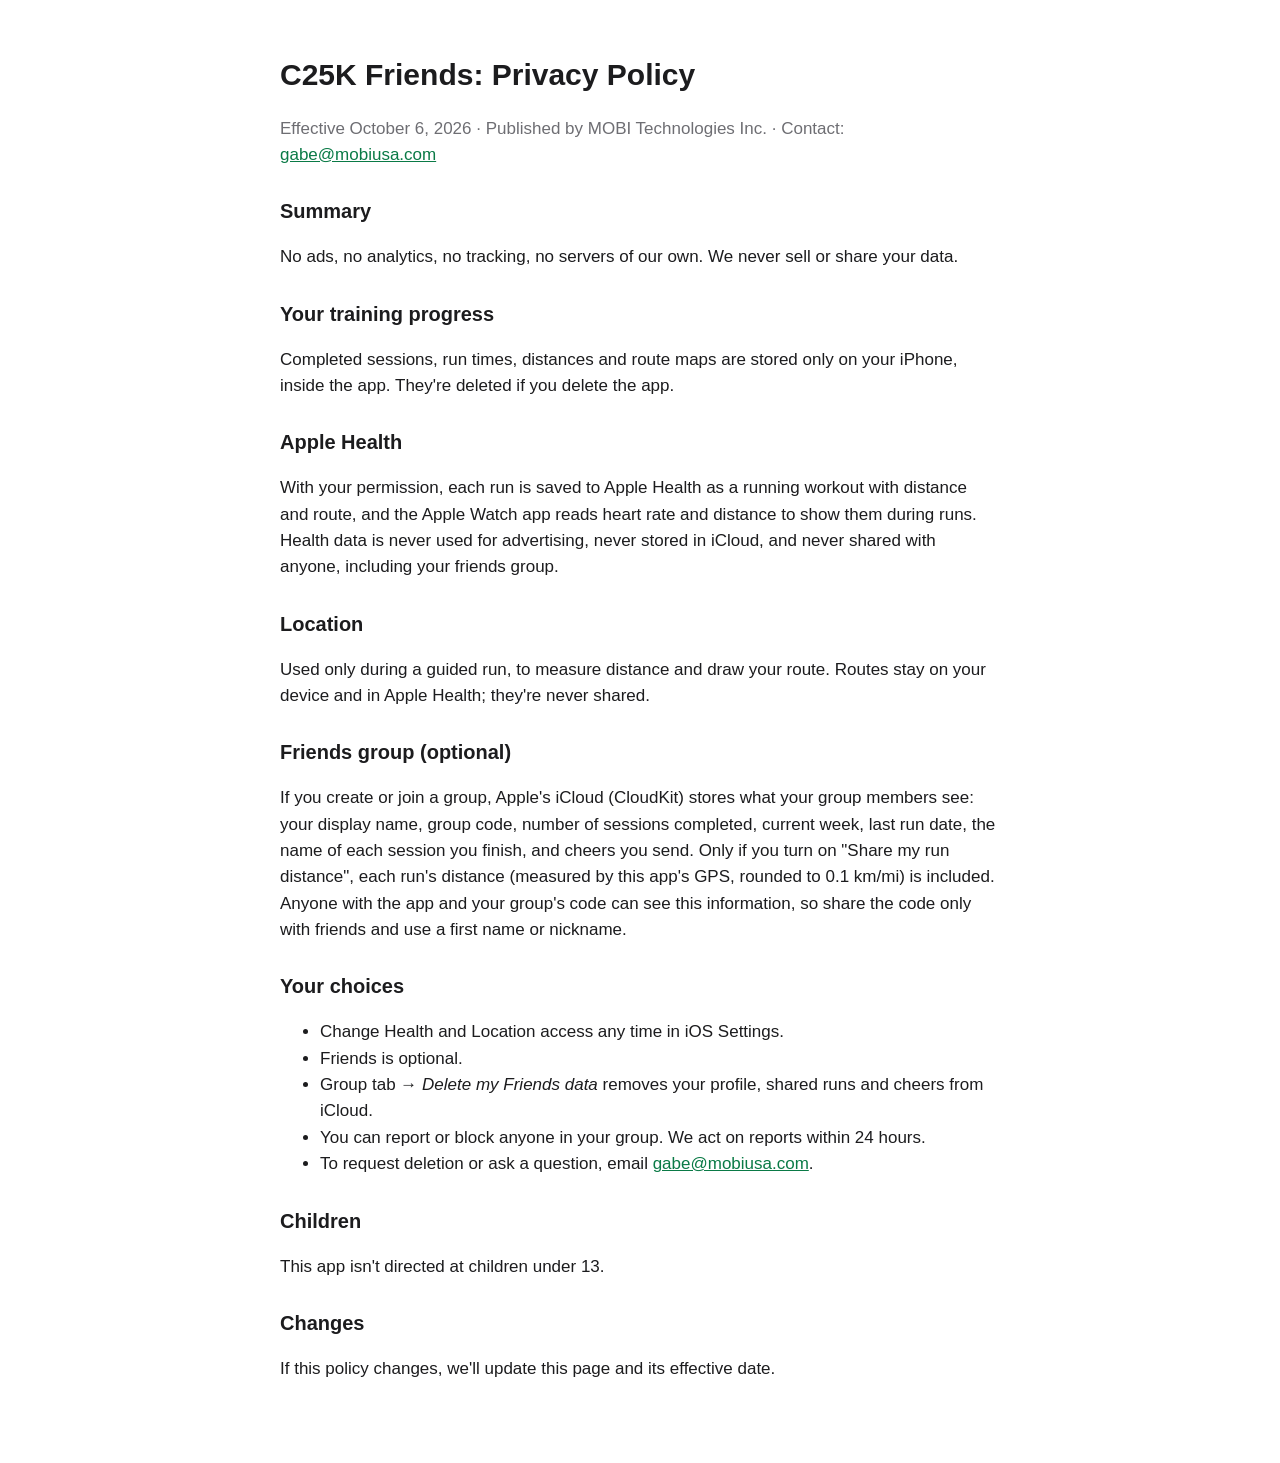
==== privacy.html @ 262d7380 "Support and privacy pages for C25K Friends" ====
<!doctype html>
<html lang="en">
<head>
<meta charset="utf-8"><meta name="viewport" content="width=device-width, initial-scale=1">
<title>C25K Friends: Privacy Policy</title>
<link rel="stylesheet" href="style.css">
</head>
<body>
<h1>C25K Friends: Privacy Policy</h1>
<p class="muted">Effective October 6, 2026 · Published by MOBI Technologies Inc. · Contact:
<a href="mailto:gabe@mobiusa.com">gabe@mobiusa.com</a></p>

<h2>Summary</h2>
<p>No ads, no analytics, no tracking, no servers of our own. We never sell or share your data.</p>

<h2>Your training progress</h2>
<p>Completed sessions, run times, distances and route maps are stored only on your iPhone, inside the app.
They're deleted if you delete the app.</p>

<h2>Apple Health</h2>
<p>With your permission, each run is saved to Apple Health as a running workout with distance and route, and the
Apple Watch app reads heart rate and distance to show them during runs. Health data is never used for advertising,
never stored in iCloud, and never shared with anyone, including your friends group.</p>

<h2>Location</h2>
<p>Used only during a guided run, to measure distance and draw your route. Routes stay on your device and in Apple
Health; they're never shared.</p>

<h2>Friends group (optional)</h2>
<p>If you create or join a group, Apple's iCloud (CloudKit) stores what your group members see: your display name,
group code, number of sessions completed, current week, last run date, the name of each session you finish, and
cheers you send. Only if you turn on "Share my run distance", each run's distance (measured by this app's GPS,
rounded to 0.1 km/mi) is included. Anyone with the app and your group's code can see this information, so share the
code only with friends and use a first name or nickname.</p>

<h2>Your choices</h2>
<ul>
<li>Change Health and Location access any time in iOS Settings.</li>
<li>Friends is optional.</li>
<li>Group tab → <em>Delete my Friends data</em> removes your profile, shared runs and cheers from iCloud.</li>
<li>You can report or block anyone in your group. We act on reports within 24 hours.</li>
<li>To request deletion or ask a question, email <a href="mailto:gabe@mobiusa.com">gabe@mobiusa.com</a>.</li>
</ul>

<h2>Children</h2>
<p>This app isn't directed at children under 13.</p>

<h2>Changes</h2>
<p>If this policy changes, we'll update this page and its effective date.</p>
</body>
</html>
---- style.css ----
:root { --bg: #ffffff; --fg: #1c1c1e; --muted: #6e6e73; --accent: #0a7a46; }
@media (prefers-color-scheme: dark) { :root { --bg: #000; --fg: #f2f2f7; --muted: #a1a1a6; --accent: #3ddc6e; } }
body { background: var(--bg); color: var(--fg); font: 17px/1.55 -apple-system, BlinkMacSystemFont, "Segoe UI", Roboto, sans-serif;
       max-width: 720px; margin: 0 auto; padding: 32px 16px 64px; }
h1 { font-size: 30px; margin-bottom: 4px; } h2 { font-size: 20px; margin-top: 28px; }
a { color: var(--accent); } .muted { color: var(--muted); } img.icon { width: 88px; height: 88px; border-radius: 20px; }
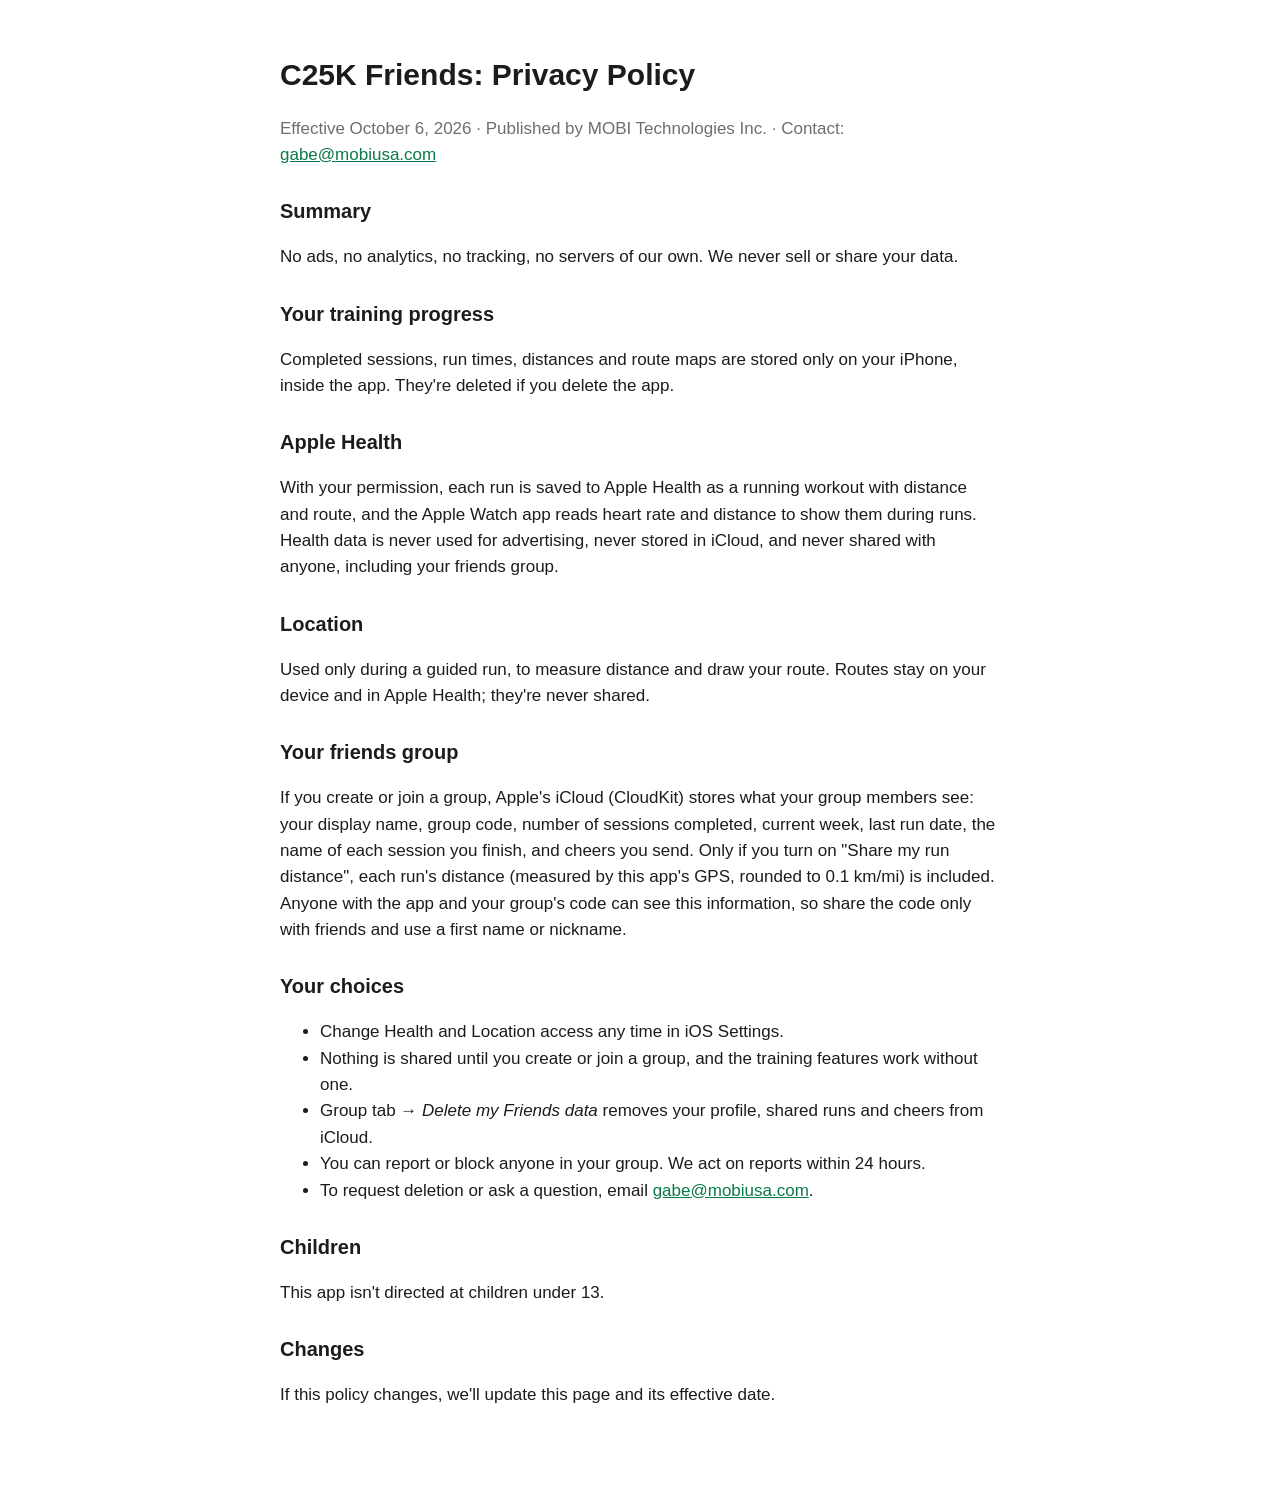
==== commit a3d4dc60: "Privacy policy: friends group wording" ====
--- a/privacy.html
+++ b/privacy.html
@@ -26,7 +26,7 @@
 <p>Used only during a guided run, to measure distance and draw your route. Routes stay on your device and in Apple
 Health; they're never shared.</p>
 
-<h2>Friends group (optional)</h2>
+<h2>Your friends group</h2>
 <p>If you create or join a group, Apple's iCloud (CloudKit) stores what your group members see: your display name,
 group code, number of sessions completed, current week, last run date, the name of each session you finish, and
 cheers you send. Only if you turn on "Share my run distance", each run's distance (measured by this app's GPS,
@@ -36,7 +36,7 @@
 <h2>Your choices</h2>
 <ul>
 <li>Change Health and Location access any time in iOS Settings.</li>
-<li>Friends is optional.</li>
+<li>Nothing is shared until you create or join a group, and the training features work without one.</li>
 <li>Group tab → <em>Delete my Friends data</em> removes your profile, shared runs and cheers from iCloud.</li>
 <li>You can report or block anyone in your group. We act on reports within 24 hours.</li>
 <li>To request deletion or ask a question, email <a href="mailto:gabe@mobiusa.com">gabe@mobiusa.com</a>.</li>
